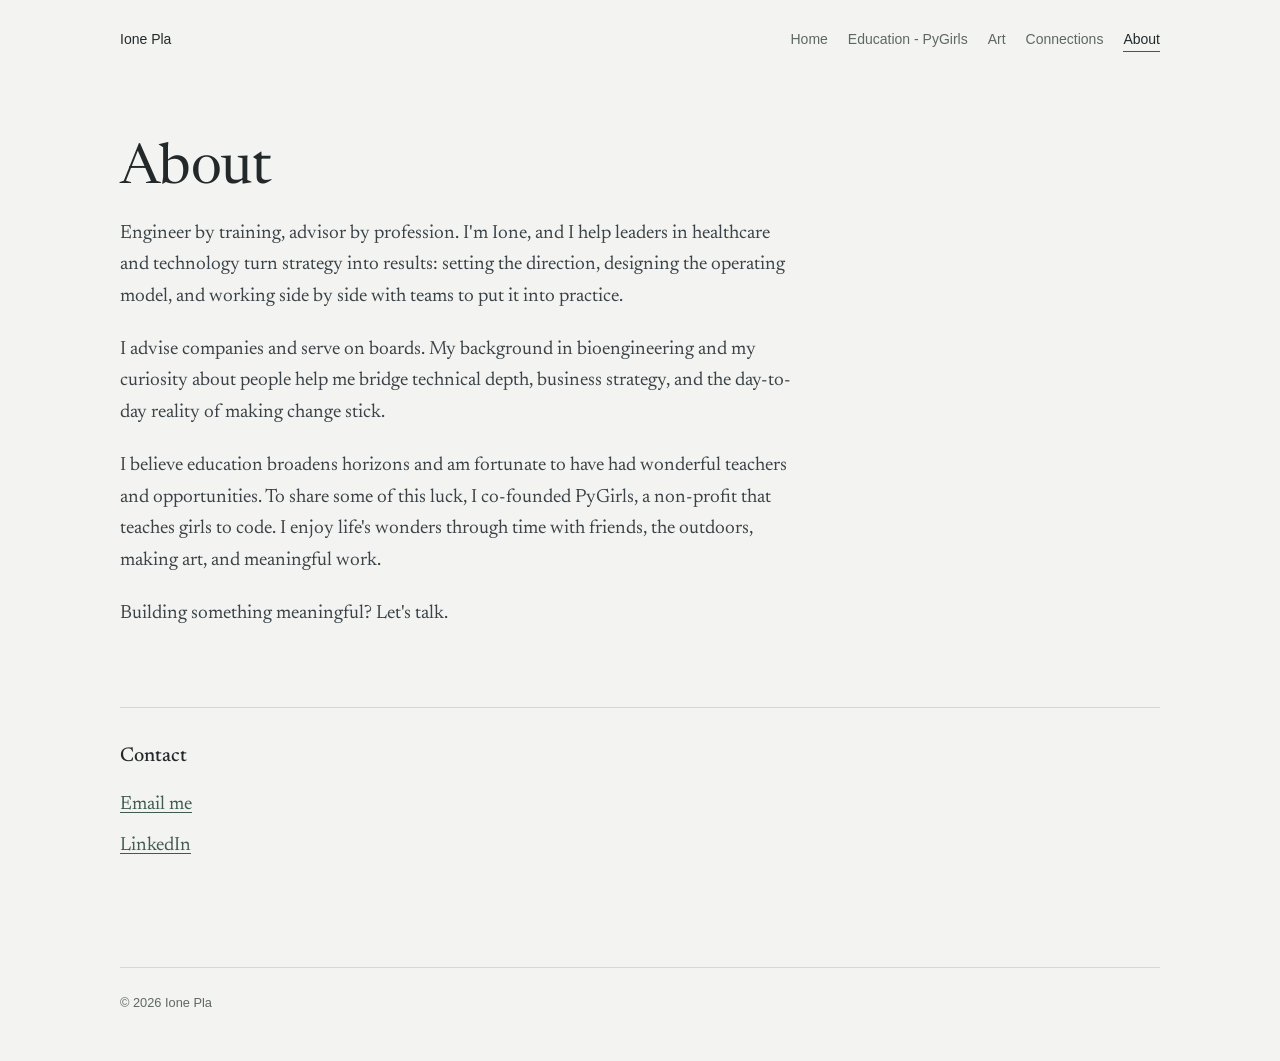
==== about/index.html @ 7f2f2107 "Add files via upload" ====
<!DOCTYPE html>
<html lang="en">
<head>
<meta charset="utf-8">
<meta name="viewport" content="width=device-width, initial-scale=1">
<title>About and contact · Ione Pla</title>
<meta name="description" content="About Ione Pla, and how to get in touch about a project to collaborate on.">
<link rel="icon" href="data:image/svg+xml,<svg xmlns='http://www.w3.org/2000/svg' viewBox='0 0 100 100'><rect width='100' height='100' rx='18' fill='%233F5A4F'/><text x='50' y='67' font-size='52' text-anchor='middle' fill='white' font-family='Georgia,serif'>IP</text></svg>">
<link rel="preconnect" href="https://fonts.googleapis.com">
<link rel="preconnect" href="https://fonts.gstatic.com" crossorigin>
<link href="https://fonts.googleapis.com/css2?family=Newsreader:ital,opsz,wght@0,6..72,400;0,6..72,500;1,6..72,400&display=swap" rel="stylesheet">
<link rel="stylesheet" href="/style.css">
</head>
<body>
<div class="wrap">
  <header class="top">
    <a class="home" href="/">Ione Pla</a>
    <nav aria-label="Main">
      <a href="/">Home</a>
      <a href="https://pygirls.io" target="_blank" rel="noopener">Education - PyGirls</a>
      <a href="/art/">Art</a>
      <a href="/connections/">Connections</a>
      <a href="/about/" aria-current="page">About</a>
    </nav>
  </header>
  <main>
    <div class="page-head">
      <h1>About</h1>
      <div class="prose">
        <p class="lede">Engineer by training, advisor by profession. I'm Ione, and I help leaders in healthcare and technology turn strategy into results: setting the direction, designing the operating model, and working side by side with teams to put it into practice.</p>
        <p>I advise companies and serve on boards. My background in bioengineering and my curiosity about people help me bridge technical depth, business strategy, and the day-to-day reality of making change stick.</p>
        <p>I believe education broadens horizons and am fortunate to have had wonderful teachers and opportunities. To share some of this luck, I co-founded PyGirls, a non-profit that teaches girls to code. I enjoy life's wonders through time with friends, the outdoors, making art, and meaningful work.</p>
        <p>Building something meaningful? Let's talk.</p>
      </div>
    </div>
    <section class="block" id="contact">
      <h2>Contact</h2>
      <div class="stack">
        <p><a href="#" data-mail>Email me</a></p>
        <p><a href="https://www.linkedin.com/in/ionepla" rel="me noopener" target="_blank">LinkedIn</a></p>
      </div>
      <noscript><p class="note">Please enable JavaScript to see the email link, or reach me on LinkedIn.</p></noscript>
    </section>
  </main>
  <footer>© <span id="yr">2026</span> Ione Pla</footer>
</div>
<script>document.getElementById("yr").textContent = new Date().getFullYear();</script>
<script src="/contact.js"></script>
</body>
</html>
---- style.css ----
:root {
  --paper: #F3F4F2;
  --ink: #23282B;
  --text: #3A4247;
  --muted: #5E6761;
  --line: #D5D8D3;
  --accent: #3F5A4F;
  --tile: #E4E7E2;
  --serif: "Newsreader", Georgia, "Times New Roman", serif;
  --sans: -apple-system, BlinkMacSystemFont, "Segoe UI", Helvetica, Arial, sans-serif;
}
@media (prefers-color-scheme: dark) {
  :root { --paper: #15191A; --ink: #ECEEEA; --text: #CDD2CC; --muted: #98A199; --line: #2B3331; --accent: #A9C7B7; --tile: #1E2423; }
}
* { box-sizing: border-box; }
html { scroll-behavior: smooth; }
body { margin: 0; background: var(--paper); color: var(--text); font-family: var(--serif); font-size: clamp(1.0625rem, 1rem + 0.25vw, 1.25rem); line-height: 1.65; -webkit-font-smoothing: antialiased; }
a { color: var(--accent); text-underline-offset: 3px; text-decoration-thickness: 1px; }
a:hover { color: var(--ink); }
:focus-visible { outline: 2px solid var(--accent); outline-offset: 3px; border-radius: 2px; }
.wrap { max-width: 72rem; margin: 0 auto; padding: 0 clamp(1.25rem, 5vw, 3.5rem); }

header.top { display: flex; justify-content: space-between; align-items: baseline; gap: 1rem; flex-wrap: wrap; padding: 1.75rem 0 0; font-family: var(--sans); font-size: .875rem; color: var(--muted); }
header.top a { color: var(--muted); text-decoration: none; }
header.top a:hover { color: var(--ink); }
header.top a.home { color: var(--ink); }
header.top nav { display: flex; gap: 1.25rem; flex-wrap: wrap; }
header.top nav a[aria-current="page"] { color: var(--ink); border-bottom: 1px solid var(--accent); }

h1 { font-family: var(--serif); font-weight: 400; color: var(--ink); font-size: clamp(2.25rem, 4.5vw, 3.5rem); line-height: 1.1; letter-spacing: -0.01em; margin: 0 0 1rem; }
h2 { font-family: var(--serif); font-weight: 500; color: var(--ink); font-size: 1.25rem; margin: 0 0 .75rem; }
.page-head { padding: clamp(3rem, 9vw, 5.5rem) 0 1.5rem; }
.lede { font-size: inherit; line-height: inherit; color: var(--text); margin: 0 0 1.1em; max-width: 42rem; }
p { margin: 0 0 1.1em; }
.prose { max-width: 42rem; }

.doors { list-style: none; margin: 2.5rem 0 0; padding: 0; display: grid; grid-template-columns: repeat(auto-fit, minmax(15rem, 1fr)); gap: 2rem 2.5rem; }
.doors a { text-decoration: none; display: block; color: var(--text); }
.doors .t { display: inline-block; font-size: 1.125rem; color: var(--accent); border-bottom: 1px solid var(--accent); margin-bottom: .35rem; }
.doors a:hover .t { color: var(--ink); border-color: var(--ink); }
.doors .d { display: block; color: var(--muted); font-size: 1rem; line-height: 1.55; }

section.block { padding: 2rem 0; border-top: 1px solid var(--line); margin-top: 2rem; }

.btn { display: inline-block; font-family: var(--sans); font-size: .9rem; padding: .6rem 1.1rem; border-radius: 4px; text-decoration: none; border: 1px solid var(--accent); background: transparent; color: var(--accent); cursor: pointer; }
.btn.primary { background: var(--accent); color: var(--paper); }
.btn.primary:hover { filter: brightness(1.15); color: var(--paper); }
.btn:hover { color: var(--ink); border-color: var(--ink); }
.note { color: var(--muted); font-size: .95rem; }

.chips { display: flex; gap: .5rem; flex-wrap: wrap; margin: 0 0 1.75rem; }
.chip { font-family: var(--sans); font-size: .85rem; padding: .35rem .85rem; border-radius: 999px; border: 1px solid var(--line); background: transparent; color: var(--muted); cursor: pointer; }
.chip:hover { border-color: var(--accent); color: var(--ink); }
.chip[aria-pressed="true"] { background: var(--accent); border-color: var(--accent); color: var(--paper); }

.gallery { columns: 3 16rem; column-gap: 1.5rem; }
.piece { break-inside: avoid; margin: 0 0 1.5rem; }
.piece button { all: unset; display: block; width: 100%; cursor: zoom-in; }
.piece button:focus-visible { outline: 2px solid var(--accent); outline-offset: 3px; }
.piece img, .piece .ph { display: block; width: 100%; background: var(--tile); }
.piece .ph { display: grid; place-items: center; color: var(--muted); font-family: var(--sans); font-size: .8rem; }
.piece figcaption { margin-top: .4rem; font-size: 1rem; }
.piece .t { color: var(--ink); }
.piece .m { color: var(--muted); font-size: .9rem; }
dialog.lightbox { border: 0; padding: 0; max-width: min(92vw, 52rem); max-height: 92vh; background: var(--paper); color: var(--text); border-radius: 4px; }
dialog.lightbox::backdrop { background: rgba(10,12,12,.82); }
dialog.lightbox .inner { padding: 1rem; }
dialog.lightbox img, dialog.lightbox .ph { display: block; max-width: 100%; max-height: 72vh; margin: 0 auto; background: var(--tile); }
dialog.lightbox .ph { width: 26rem; height: 18rem; display: grid; place-items: center; font-family: var(--sans); font-size: .85rem; color: var(--muted); }
dialog.lightbox .cap { padding: 1rem .25rem .25rem; }
dialog.lightbox .close { position: absolute; top: .5rem; right: .5rem; background: var(--paper); }

.topic { padding: 1.75rem 0; border-top: 1px solid var(--line); display: grid; grid-template-columns: minmax(10rem, 16rem) minmax(0, 1fr); gap: 1rem 3rem; }
.topic h2 { margin: 0; }
@media (max-width: 700px) { .topic { grid-template-columns: 1fr; } }
.topic ul { list-style: none; margin: 0; padding: 0; }
.topic li { padding: 0 0 1.1rem; }
.topic li:last-child { padding-bottom: 0; }
.topic li p { margin: .15rem 0 0; color: var(--muted); font-size: 1rem; }

form.contact { display: grid; gap: 1rem; max-width: 32rem; }
form.contact label { display: grid; gap: .3rem; font-family: var(--sans); font-size: .85rem; color: var(--muted); }
form.contact input, form.contact textarea { font-family: var(--serif); font-size: 1.05rem; padding: .6rem .75rem; border: 1px solid var(--line); border-radius: 4px; background: transparent; color: var(--ink); width: 100%; }
form.contact input:focus, form.contact textarea:focus { border-color: var(--accent); outline: none; }
form.contact textarea { min-height: 8rem; resize: vertical; }
.hp { position: absolute; left: -9999px; }

footer { border-top: 1px solid var(--line); margin-top: 4rem; padding: 1.5rem 0 3rem; color: var(--muted); font-family: var(--sans); font-size: .8rem; }

.end-link { margin: 2.5rem 0 0; }

.revealed { color: var(--muted); font-family: var(--sans); font-size: .9rem; margin-left: .5rem; }
.links { display: flex; gap: 1.5rem; flex-wrap: wrap; align-items: baseline; margin: 1rem 0 0; }

.stack { margin: 1rem 0 0; }
.stack p { margin: 0 0 .6rem; }
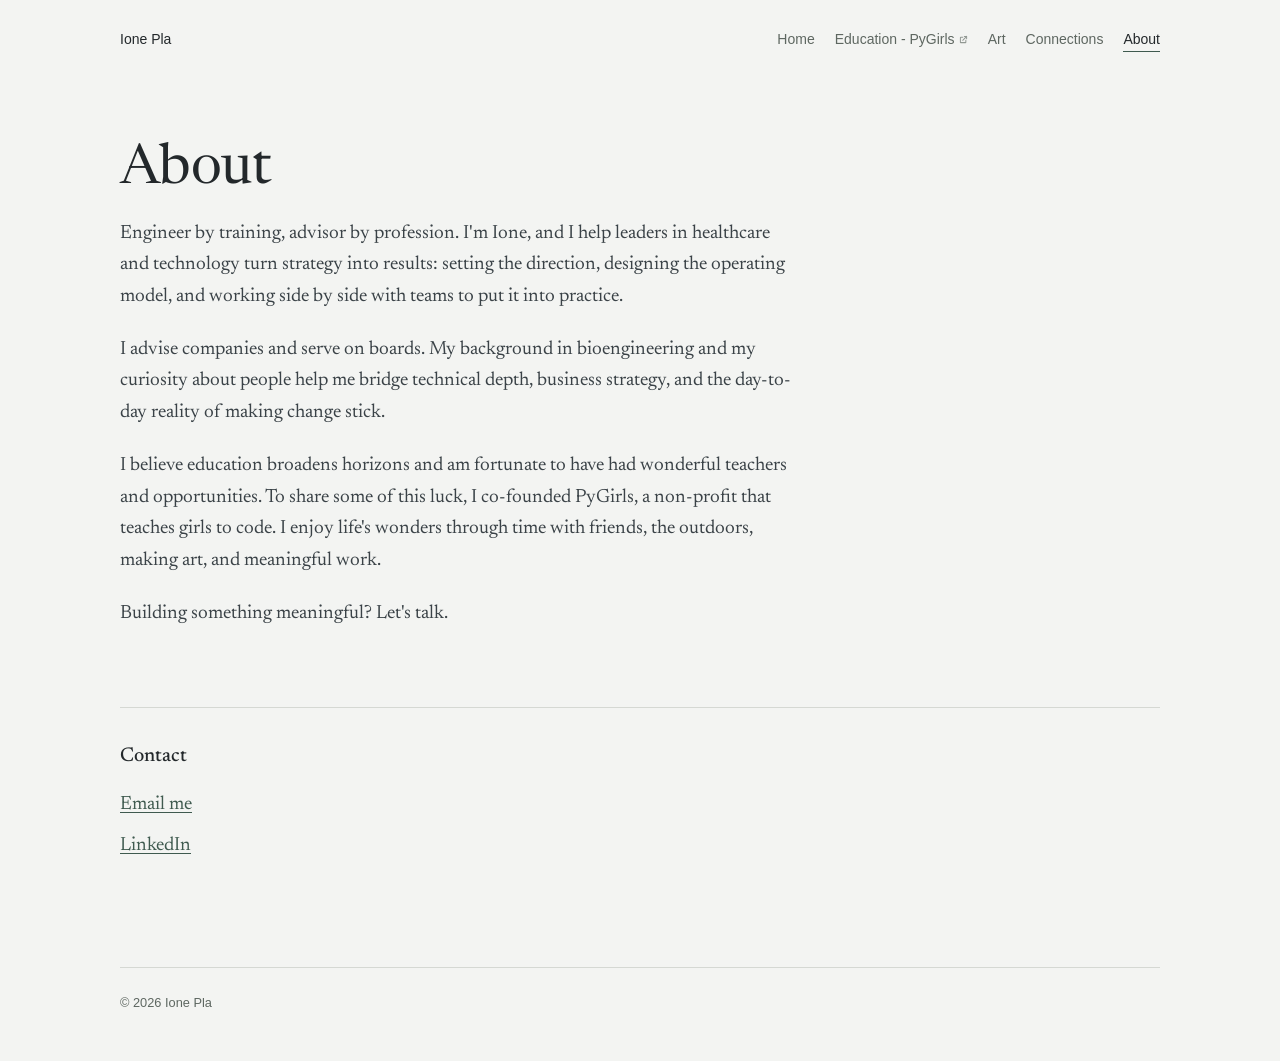
==== commit 271b43fa: "Add files via upload" ====
--- a/about/index.html
+++ b/about/index.html
@@ -17,7 +17,7 @@
     <a class="home" href="/">Ione Pla</a>
     <nav aria-label="Main">
       <a href="/">Home</a>
-      <a href="https://pygirls.io" target="_blank" rel="noopener">Education - PyGirls</a>
+      <a class="ext" href="https://pygirls.io" target="_blank" rel="noopener" title="Opens pygirls.io in a new tab">Education - PyGirls</a>
       <a href="/art/">Art</a>
       <a href="/connections/">Connections</a>
       <a href="/about/" aria-current="page">About</a>
--- a/style.css
+++ b/style.css
@@ -94,3 +94,11 @@
 
 .stack { margin: 1rem 0 0; }
 .stack p { margin: 0 0 .6rem; }
+
+/* Small "opens in a new tab" icon */
+.ext::after, .ext-tile .t::after { content: ""; display: inline-block; width: .62em; height: .62em; margin-left: .32em; background: currentColor; opacity: .65; vertical-align: .02em; -webkit-mask: url("data:image/svg+xml,%3Csvg xmlns='http://www.w3.org/2000/svg' viewBox='0 0 24 24' fill='none' stroke='black' stroke-width='2.6' stroke-linecap='round' stroke-linejoin='round'%3E%3Cpath d='M14 4h6v6'/%3E%3Cpath d='M20 4L10 14'/%3E%3Cpath d='M18 14v5a1 1 0 0 1-1 1H5a1 1 0 0 1-1-1V7a1 1 0 0 1 1-1h5'/%3E%3C/svg%3E") center / contain no-repeat; mask: url("data:image/svg+xml,%3Csvg xmlns='http://www.w3.org/2000/svg' viewBox='0 0 24 24' fill='none' stroke='black' stroke-width='2.6' stroke-linecap='round' stroke-linejoin='round'%3E%3Cpath d='M14 4h6v6'/%3E%3Cpath d='M20 4L10 14'/%3E%3Cpath d='M18 14v5a1 1 0 0 1-1 1H5a1 1 0 0 1-1-1V7a1 1 0 0 1 1-1h5'/%3E%3C/svg%3E") center / contain no-repeat; }
+
+/* Home: painted strip that fades in at the top and out at the bottom */
+.strip { margin: .75rem 0 0; height: clamp(110px, 17vw, 230px); -webkit-mask-image: linear-gradient(to bottom, transparent 0, #000 30%, #000 62%, transparent 100%); mask-image: linear-gradient(to bottom, transparent 0, #000 30%, #000 62%, transparent 100%); }
+.strip img { display: block; width: 100%; height: 100%; object-fit: cover; object-position: center 45%; }
+.strip + .page-head { padding-top: 1rem; }
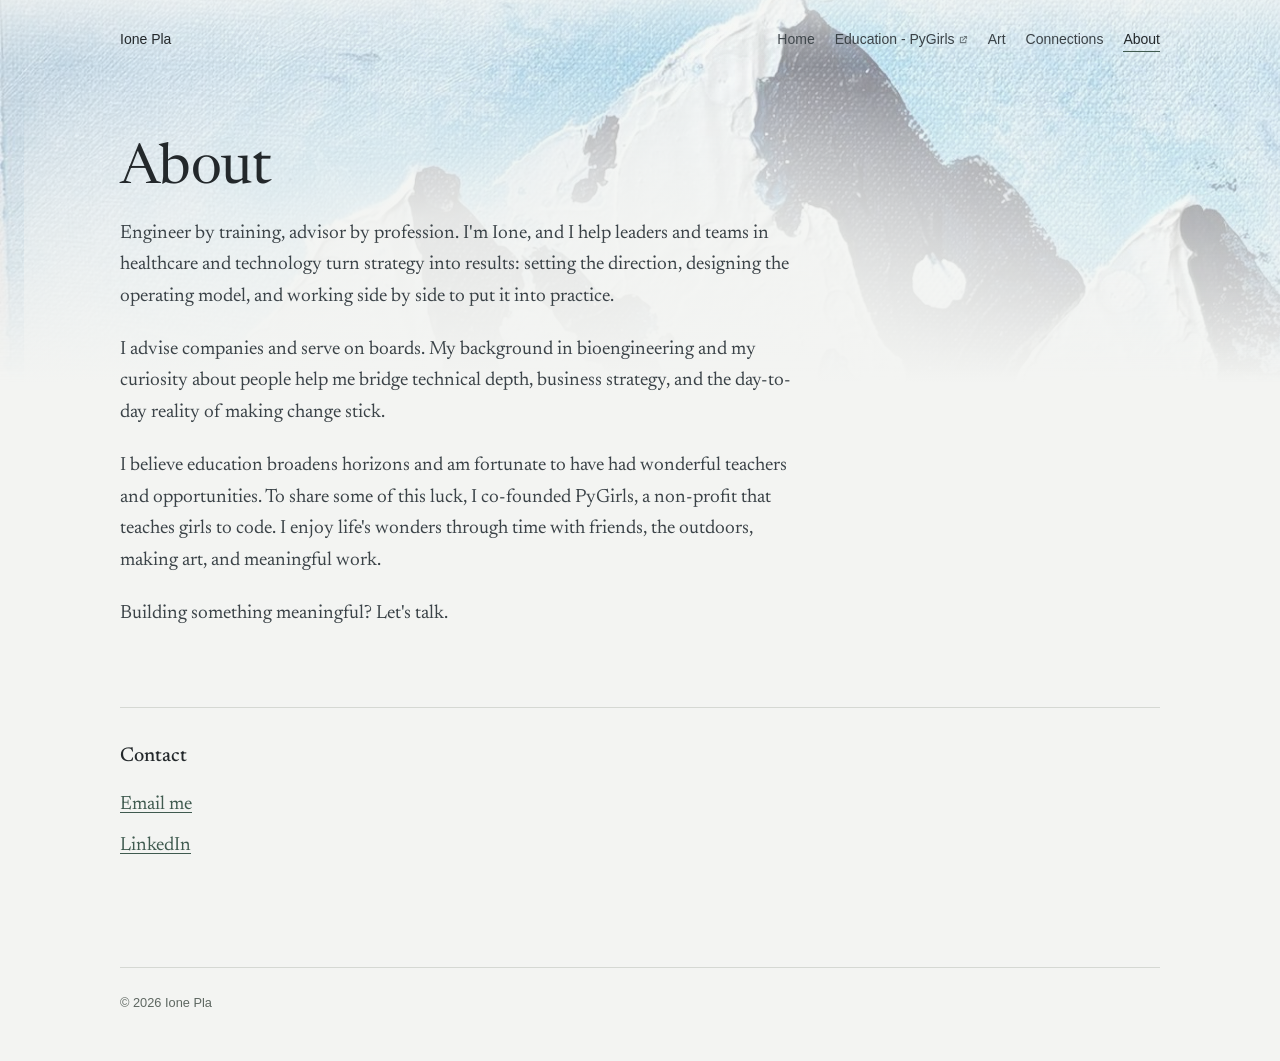
==== commit bb4350ed: "Add files via upload" ====
--- a/about/index.html
+++ b/about/index.html
@@ -11,7 +11,8 @@
 <link href="https://fonts.googleapis.com/css2?family=Newsreader:ital,opsz,wght@0,6..72,400;0,6..72,500;1,6..72,400&display=swap" rel="stylesheet">
 <link rel="stylesheet" href="/style.css">
 </head>
-<body>
+<body class="has-wash">
+<div class="wash wash-about" aria-hidden="true"></div>
 <div class="wrap">
   <header class="top">
     <a class="home" href="/">Ione Pla</a>
@@ -27,7 +28,7 @@
     <div class="page-head">
       <h1>About</h1>
       <div class="prose">
-        <p class="lede">Engineer by training, advisor by profession. I'm Ione, and I help leaders in healthcare and technology turn strategy into results: setting the direction, designing the operating model, and working side by side with teams to put it into practice.</p>
+        <p class="lede">Engineer by training, advisor by profession. I'm Ione, and I help leaders and teams in healthcare and technology turn strategy into results: setting the direction, designing the operating model, and working side by side to put it into practice.</p>
         <p>I advise companies and serve on boards. My background in bioengineering and my curiosity about people help me bridge technical depth, business strategy, and the day-to-day reality of making change stick.</p>
         <p>I believe education broadens horizons and am fortunate to have had wonderful teachers and opportunities. To share some of this luck, I co-founded PyGirls, a non-profit that teaches girls to code. I enjoy life's wonders through time with friends, the outdoors, making art, and meaningful work.</p>
         <p>Building something meaningful? Let's talk.</p>
--- a/style.css
+++ b/style.css
@@ -1,4 +1,5 @@
 :root {
+  --paper-rgb: 243,244,242;
   --paper: #F3F4F2;
   --ink: #23282B;
   --text: #3A4247;
@@ -10,7 +11,7 @@
   --sans: -apple-system, BlinkMacSystemFont, "Segoe UI", Helvetica, Arial, sans-serif;
 }
 @media (prefers-color-scheme: dark) {
-  :root { --paper: #15191A; --ink: #ECEEEA; --text: #CDD2CC; --muted: #98A199; --line: #2B3331; --accent: #A9C7B7; --tile: #1E2423; }
+  :root { --paper-rgb: 21,25,26; --paper: #15191A; --ink: #ECEEEA; --text: #CDD2CC; --muted: #98A199; --line: #2B3331; --accent: #A9C7B7; --tile: #1E2423; }
 }
 * { box-sizing: border-box; }
 html { scroll-behavior: smooth; }
@@ -98,7 +99,18 @@
 /* Small "opens in a new tab" icon */
 .ext::after, .ext-tile .t::after { content: ""; display: inline-block; width: .62em; height: .62em; margin-left: .32em; background: currentColor; opacity: .65; vertical-align: .02em; -webkit-mask: url("data:image/svg+xml,%3Csvg xmlns='http://www.w3.org/2000/svg' viewBox='0 0 24 24' fill='none' stroke='black' stroke-width='2.6' stroke-linecap='round' stroke-linejoin='round'%3E%3Cpath d='M14 4h6v6'/%3E%3Cpath d='M20 4L10 14'/%3E%3Cpath d='M18 14v5a1 1 0 0 1-1 1H5a1 1 0 0 1-1-1V7a1 1 0 0 1 1-1h5'/%3E%3C/svg%3E") center / contain no-repeat; mask: url("data:image/svg+xml,%3Csvg xmlns='http://www.w3.org/2000/svg' viewBox='0 0 24 24' fill='none' stroke='black' stroke-width='2.6' stroke-linecap='round' stroke-linejoin='round'%3E%3Cpath d='M14 4h6v6'/%3E%3Cpath d='M20 4L10 14'/%3E%3Cpath d='M18 14v5a1 1 0 0 1-1 1H5a1 1 0 0 1-1-1V7a1 1 0 0 1 1-1h5'/%3E%3C/svg%3E") center / contain no-repeat; }
 
-/* Home: painted strip that fades in at the top and out at the bottom */
-.strip { margin: .75rem 0 0; height: clamp(110px, 17vw, 230px); -webkit-mask-image: linear-gradient(to bottom, transparent 0, #000 30%, #000 62%, transparent 100%); mask-image: linear-gradient(to bottom, transparent 0, #000 30%, #000 62%, transparent 100%); }
-.strip img { display: block; width: 100%; height: 100%; object-fit: cover; object-position: center 45%; }
-.strip + .page-head { padding-top: 1rem; }
+/* Home: soft painted wash behind the top of the page (waves and a little sand) */
+body.has-wash { position: relative; overflow-x: hidden; }
+.wash { position: absolute; top: 0; left: 0; right: 0; height: clamp(300px, 30vw, 440px); z-index: -1; pointer-events: none; background: url("/img/home-wash.jpg") center 40% / cover no-repeat; opacity: .55; -webkit-mask-image: linear-gradient(to bottom, #000 0%, rgba(0,0,0,.83) 25%, rgba(0,0,0,.59) 50%, rgba(0,0,0,.31) 75%, transparent 100%); mask-image: linear-gradient(to bottom, #000 0%, rgba(0,0,0,.83) 25%, rgba(0,0,0,.59) 50%, rgba(0,0,0,.31) 75%, transparent 100%); }
+@media (prefers-color-scheme: dark) { .wash { opacity: .45; filter: brightness(.55); } }
+/* soft paper glow behind the menu and behind the welcome text keeps them readable */
+.has-wash header.top { position: relative; isolation: isolate; }
+.has-wash header.top::before { content: ""; position: absolute; top: 0; bottom: -14px; left: 50%; width: 100vw; transform: translateX(-50%); z-index: -1; background: linear-gradient(to bottom, rgba(var(--paper-rgb), .72), rgba(var(--paper-rgb), 0)); }
+.has-wash .page-head { position: relative; isolation: isolate; }
+.has-wash .page-head::before { content: ""; position: absolute; inset: -2.5rem -8rem -2rem -6rem; z-index: -1; background: radial-gradient(ellipse at 38% 50%, rgba(var(--paper-rgb), .78) 0%, rgba(var(--paper-rgb), .78) 30%, rgba(var(--paper-rgb), 0) 72%); }
+/* darker menu text on the home page */
+.has-wash header.top a { color: var(--text); }
+.has-wash header.top a.home { color: var(--ink); }
+.has-wash header.top a:hover { color: var(--ink); }
+
+.wash-about { background-image: url("/img/about-wash.jpg"); }
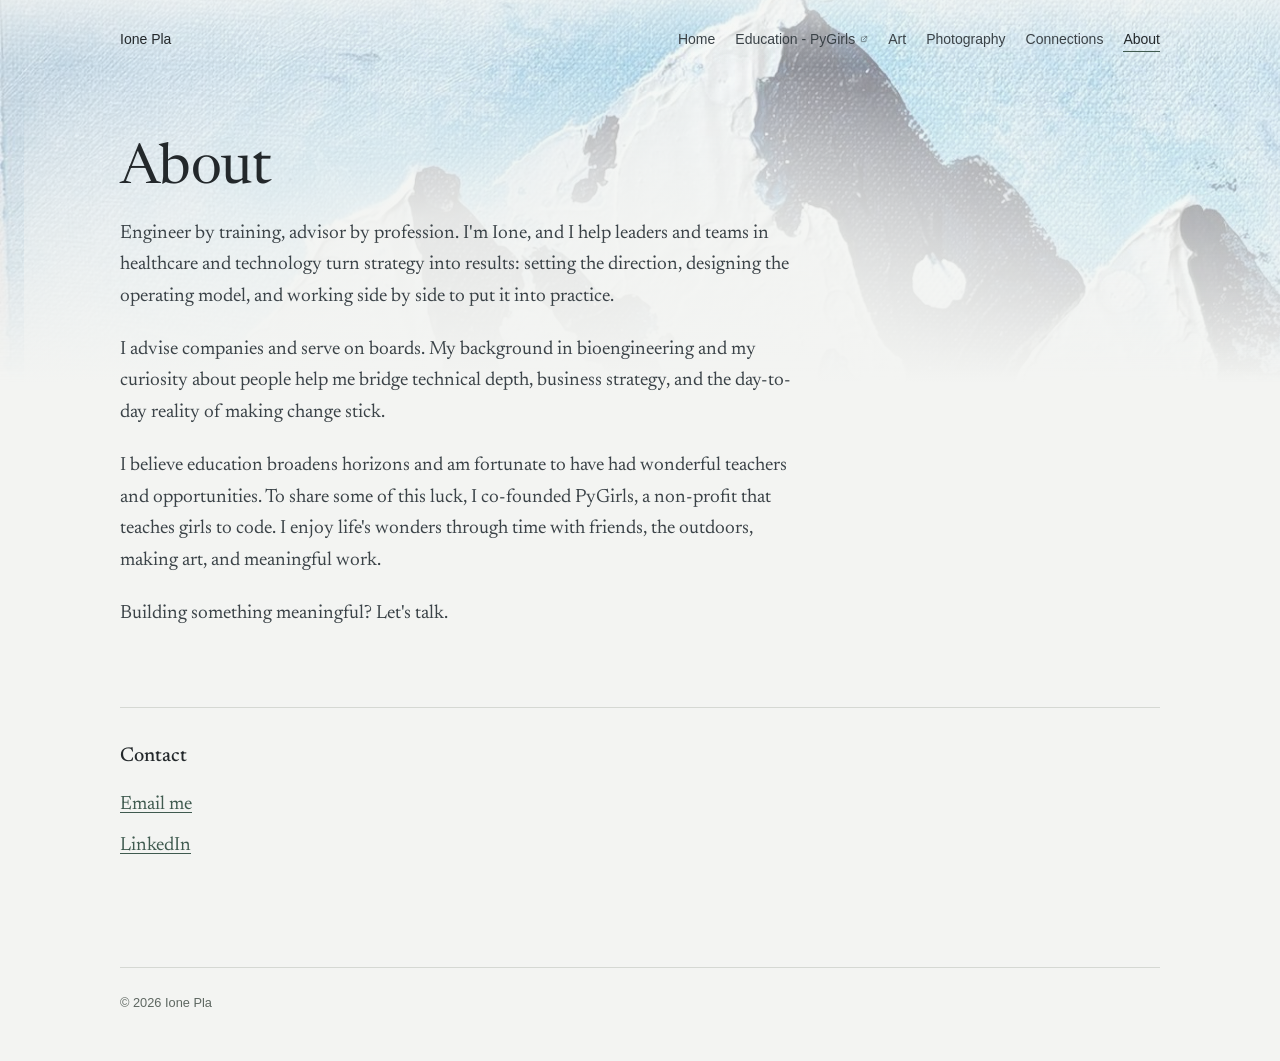
==== commit ce8fbb0a: "Add files via upload" ====
--- a/about/index.html
+++ b/about/index.html
@@ -20,6 +20,7 @@
       <a href="/">Home</a>
       <a class="ext" href="https://pygirls.io" target="_blank" rel="noopener" title="Opens pygirls.io in a new tab">Education - PyGirls</a>
       <a href="/art/">Art</a>
+      <a href="/photography/">Photography</a>
       <a href="/connections/">Connections</a>
       <a href="/about/" aria-current="page">About</a>
     </nav>
--- a/style.css
+++ b/style.css
@@ -104,13 +104,15 @@
 .wash { position: absolute; top: 0; left: 0; right: 0; height: clamp(300px, 30vw, 440px); z-index: -1; pointer-events: none; background: url("/img/home-wash.jpg") center 40% / cover no-repeat; opacity: .55; -webkit-mask-image: linear-gradient(to bottom, #000 0%, rgba(0,0,0,.83) 25%, rgba(0,0,0,.59) 50%, rgba(0,0,0,.31) 75%, transparent 100%); mask-image: linear-gradient(to bottom, #000 0%, rgba(0,0,0,.83) 25%, rgba(0,0,0,.59) 50%, rgba(0,0,0,.31) 75%, transparent 100%); }
 @media (prefers-color-scheme: dark) { .wash { opacity: .45; filter: brightness(.55); } }
 /* soft paper glow behind the menu and behind the welcome text keeps them readable */
-.has-wash header.top { position: relative; isolation: isolate; }
-.has-wash header.top::before { content: ""; position: absolute; top: 0; bottom: -14px; left: 50%; width: 100vw; transform: translateX(-50%); z-index: -1; background: linear-gradient(to bottom, rgba(var(--paper-rgb), .72), rgba(var(--paper-rgb), 0)); }
+.has-wash header.top { position: relative; isolation: isolate; z-index: 5; }
+.has-wash header.top::before { content: ""; position: absolute; top: 0; bottom: -14px; left: 50%; width: 100vw; transform: translateX(-50%); z-index: -1; pointer-events: none; background: linear-gradient(to bottom, rgba(var(--paper-rgb), .72), rgba(var(--paper-rgb), 0)); }
 .has-wash .page-head { position: relative; isolation: isolate; }
-.has-wash .page-head::before { content: ""; position: absolute; inset: -2.5rem -8rem -2rem -6rem; z-index: -1; background: radial-gradient(ellipse at 38% 50%, rgba(var(--paper-rgb), .78) 0%, rgba(var(--paper-rgb), .78) 30%, rgba(var(--paper-rgb), 0) 72%); }
+.has-wash .page-head::before { content: ""; position: absolute; inset: -2.5rem -8rem -2rem -6rem; z-index: -1; pointer-events: none; background: radial-gradient(ellipse at 38% 50%, rgba(var(--paper-rgb), .78) 0%, rgba(var(--paper-rgb), .78) 30%, rgba(var(--paper-rgb), 0) 72%); }
 /* darker menu text on the home page */
 .has-wash header.top a { color: var(--text); }
 .has-wash header.top a.home { color: var(--ink); }
 .has-wash header.top a:hover { color: var(--ink); }
 
 .wash-about { background-image: url("/img/about-wash.jpg"); }
+
+.end-link + .end-link { margin-top: .6rem; }
